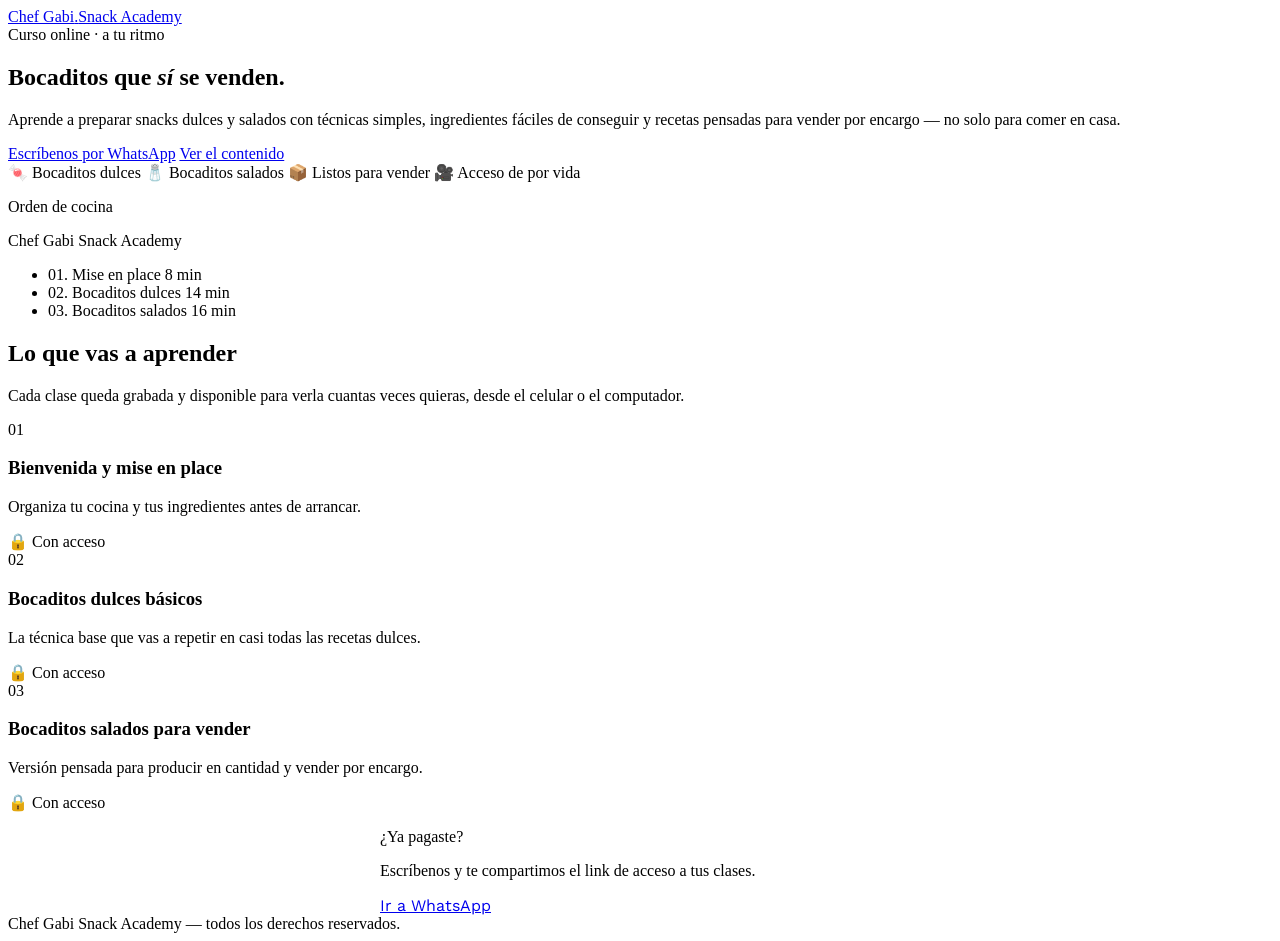
==== index.html @ 0b9647da "Add files via upload" ====
<!DOCTYPE html>
<html lang="es">
<head>
<meta charset="UTF-8">
<meta name="viewport" content="width=device-width, initial-scale=1.0">
<title>Chef Gabi Snack Academy — Bocaditos dulces y salados</title>
<meta name="description" content="Aprende a preparar bocaditos dulces y salados listos para vender, paso a paso, con Chef Gabi.">
<link rel="preconnect" href="https://fonts.googleapis.com">
<link href="https://fonts.googleapis.com/css2?family=Baloo+2:wght@600;700;800&family=Work+Sans:wght@400;500;600&family=Space+Mono:wght@400;700&display=swap" rel="stylesheet">
<link rel="stylesheet" href="../assets-compartidos/reset.css">
<link rel="stylesheet" href="assets/css/estilos.css">
</head>
<body>

<header class="topbar">
  <div class="envoltura">
    <a href="#" class="marca">Chef Gabi<span class="punto">.</span>Snack Academy</a>
  </div>
</header>

<main>
  <section class="hero envoltura">
    <div>
      <span class="eyebrow">Curso online · a tu ritmo</span>
      <h1>Bocaditos que <em>sí</em> se venden.</h1>
      <p class="lead">Aprende a preparar snacks dulces y salados con técnicas simples, ingredientes fáciles de conseguir y recetas pensadas para vender por encargo — no solo para comer en casa.</p>
      <div class="acciones">
        <a href="https://wa.me/" class="boton boton-primario">Escríbenos por WhatsApp</a>
        <a href="#clases" class="boton boton-secundario">Ver el contenido</a>
      </div>
      <div class="tags">
        <span class="tag">🍬 Bocaditos dulces</span>
        <span class="tag">🧂 Bocaditos salados</span>
        <span class="tag">📦 Listos para vender</span>
        <span class="tag">🎥 Acceso de por vida</span>
      </div>
    </div>

    <div class="boleta">
      <p class="titulo-boleta">Orden de cocina</p>
      <p class="sub-boleta">Chef Gabi Snack Academy</p>
      <ul>
        <li><span><span class="num">01.</span> Mise en place</span> <span>8 min</span></li>
        <li><span><span class="num">02.</span> Bocaditos dulces</span> <span>14 min</span></li>
        <li><span><span class="num">03.</span> Bocaditos salados</span> <span>16 min</span></li>
      </ul>
    </div>
  </section>

  <section class="seccion envoltura" id="clases">
    <h2>Lo que vas a aprender</h2>
    <p class="desc">Cada clase queda grabada y disponible para verla cuantas veces quieras, desde el celular o el computador.</p>

    <div class="lista-clases">
      <div class="clase">
        <div class="indice">01</div>
        <div>
          <h3>Bienvenida y mise en place</h3>
          <p>Organiza tu cocina y tus ingredientes antes de arrancar.</p>
        </div>
        <span class="estado bloqueada">🔒 Con acceso</span>
      </div>
      <div class="clase">
        <div class="indice">02</div>
        <div>
          <h3>Bocaditos dulces básicos</h3>
          <p>La técnica base que vas a repetir en casi todas las recetas dulces.</p>
        </div>
        <span class="estado bloqueada">🔒 Con acceso</span>
      </div>
      <div class="clase">
        <div class="indice">03</div>
        <div>
          <h3>Bocaditos salados para vender</h3>
          <p>Versión pensada para producir en cantidad y vender por encargo.</p>
        </div>
        <span class="estado bloqueada">🔒 Con acceso</span>
      </div>
    </div>
  </section>

  <section class="seccion envoltura" style="padding-top:0;">
    <div class="boleta" style="transform:none; max-width:520px; margin:0 auto;">
      <p class="titulo-boleta">¿Ya pagaste?</p>
      <p class="sub-boleta">Escríbenos y te compartimos el link de acceso a tus clases.</p>
      <a href="https://wa.me/" class="boton boton-primario" style="width:100%; justify-content:center; font-family:'Work Sans', sans-serif;">Ir a WhatsApp</a>
    </div>
  </section>
</main>

<footer class="pie">
  <div class="envoltura">Chef Gabi Snack Academy — todos los derechos reservados.</div>
</footer>

</body>
</html>
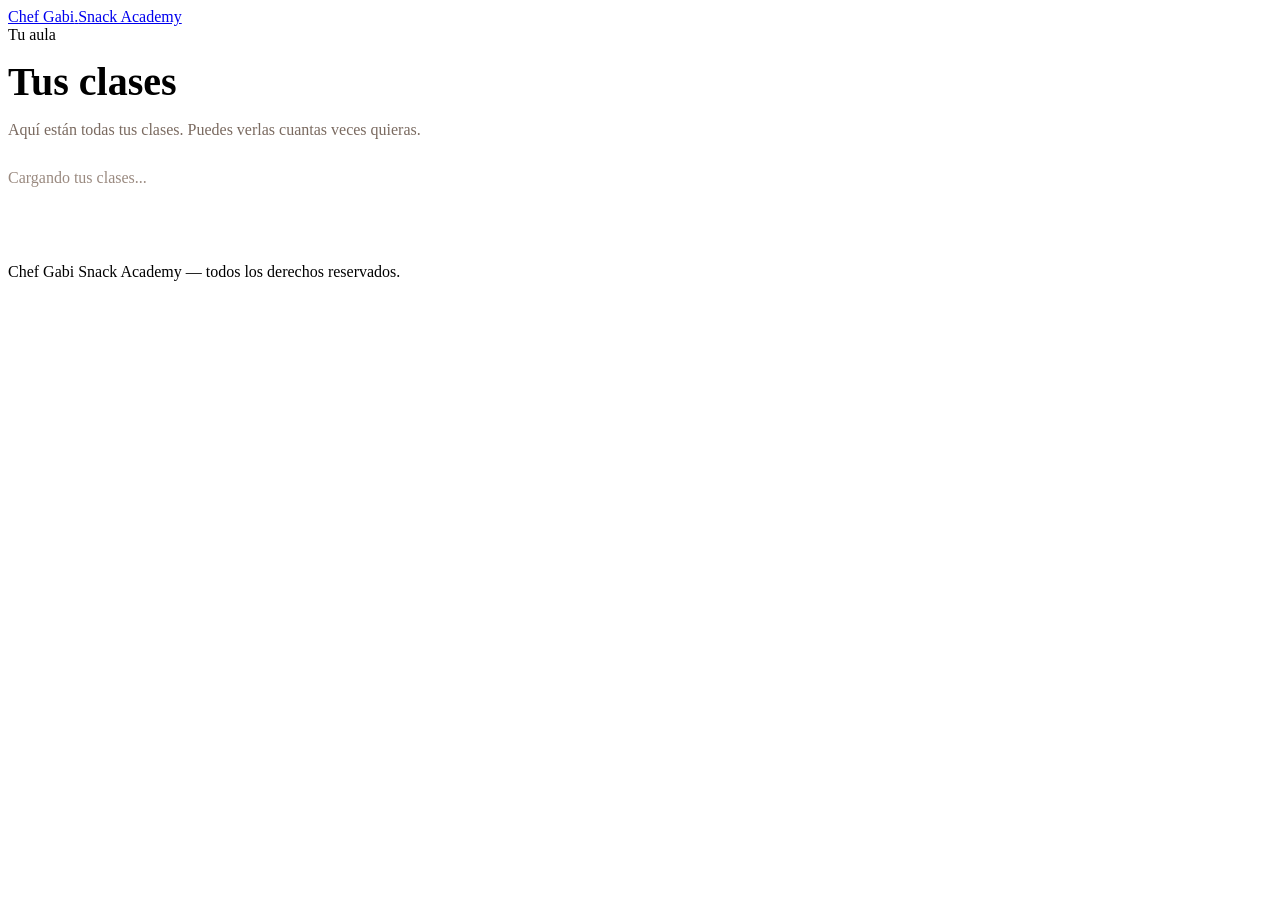
==== commit 888121bb: "Add files via upload" ====
--- a/index.html
+++ b/index.html
@@ -3,94 +3,44 @@
 <head>
 <meta charset="UTF-8">
 <meta name="viewport" content="width=device-width, initial-scale=1.0">
-<title>Chef Gabi Snack Academy — Bocaditos dulces y salados</title>
-<meta name="description" content="Aprende a preparar bocaditos dulces y salados listos para vender, paso a paso, con Chef Gabi.">
+<!-- noindex: esta página no debe aparecer en buscadores -->
+<meta name="robots" content="noindex, nofollow">
+<title>Tus clases — Chef Gabi Snack Academy</title>
 <link rel="preconnect" href="https://fonts.googleapis.com">
 <link href="https://fonts.googleapis.com/css2?family=Baloo+2:wght@600;700;800&family=Work+Sans:wght@400;500;600&family=Space+Mono:wght@400;700&display=swap" rel="stylesheet">
-<link rel="stylesheet" href="../assets-compartidos/reset.css">
-<link rel="stylesheet" href="assets/css/estilos.css">
+<link rel="stylesheet" href="../../assets-compartidos/reset.css">
+<link rel="stylesheet" href="../assets/css/estilos.css">
 </head>
 <body>
 
 <header class="topbar">
   <div class="envoltura">
-    <a href="#" class="marca">Chef Gabi<span class="punto">.</span>Snack Academy</a>
+    <a href="../" class="marca">Chef Gabi<span class="punto">.</span>Snack Academy</a>
   </div>
 </header>
 
-<main>
-  <section class="hero envoltura">
-    <div>
-      <span class="eyebrow">Curso online · a tu ritmo</span>
-      <h1>Bocaditos que <em>sí</em> se venden.</h1>
-      <p class="lead">Aprende a preparar snacks dulces y salados con técnicas simples, ingredientes fáciles de conseguir y recetas pensadas para vender por encargo — no solo para comer en casa.</p>
-      <div class="acciones">
-        <a href="https://wa.me/" class="boton boton-primario">Escríbenos por WhatsApp</a>
-        <a href="#clases" class="boton boton-secundario">Ver el contenido</a>
-      </div>
-      <div class="tags">
-        <span class="tag">🍬 Bocaditos dulces</span>
-        <span class="tag">🧂 Bocaditos salados</span>
-        <span class="tag">📦 Listos para vender</span>
-        <span class="tag">🎥 Acceso de por vida</span>
-      </div>
+<main class="envoltura" style="padding-bottom:60px;">
+  <span class="eyebrow">Tu aula</span>
+  <h1 style="font-family:var(--display); font-size:clamp(28px,4vw,40px); margin:14px 0 6px;">Tus clases</h1>
+  <p style="color:#7a6a60; max-width:60ch; margin-bottom:30px;">Aquí están todas tus clases. Puedes verlas cuantas veces quieras.</p>
+
+  <div class="lista-clases" id="lista-clases">
+    <!-- Se llena dinámicamente con clases.json -->
+    <p style="color:#9a8a80;">Cargando tus clases...</p>
+  </div>
+
+  <div id="reproductor" style="display:none; margin-top:40px;">
+    <h2 id="titulo-reproductor" style="font-family:var(--display); font-size:22px; margin-bottom:14px;"></h2>
+    <div class="video-envoltura">
+      <iframe id="iframe-video" src="" allow="autoplay" allowfullscreen></iframe>
     </div>
-
-    <div class="boleta">
-      <p class="titulo-boleta">Orden de cocina</p>
-      <p class="sub-boleta">Chef Gabi Snack Academy</p>
-      <ul>
-        <li><span><span class="num">01.</span> Mise en place</span> <span>8 min</span></li>
-        <li><span><span class="num">02.</span> Bocaditos dulces</span> <span>14 min</span></li>
-        <li><span><span class="num">03.</span> Bocaditos salados</span> <span>16 min</span></li>
-      </ul>
-    </div>
-  </section>
-
-  <section class="seccion envoltura" id="clases">
-    <h2>Lo que vas a aprender</h2>
-    <p class="desc">Cada clase queda grabada y disponible para verla cuantas veces quieras, desde el celular o el computador.</p>
-
-    <div class="lista-clases">
-      <div class="clase">
-        <div class="indice">01</div>
-        <div>
-          <h3>Bienvenida y mise en place</h3>
-          <p>Organiza tu cocina y tus ingredientes antes de arrancar.</p>
-        </div>
-        <span class="estado bloqueada">🔒 Con acceso</span>
-      </div>
-      <div class="clase">
-        <div class="indice">02</div>
-        <div>
-          <h3>Bocaditos dulces básicos</h3>
-          <p>La técnica base que vas a repetir en casi todas las recetas dulces.</p>
-        </div>
-        <span class="estado bloqueada">🔒 Con acceso</span>
-      </div>
-      <div class="clase">
-        <div class="indice">03</div>
-        <div>
-          <h3>Bocaditos salados para vender</h3>
-          <p>Versión pensada para producir en cantidad y vender por encargo.</p>
-        </div>
-        <span class="estado bloqueada">🔒 Con acceso</span>
-      </div>
-    </div>
-  </section>
-
-  <section class="seccion envoltura" style="padding-top:0;">
-    <div class="boleta" style="transform:none; max-width:520px; margin:0 auto;">
-      <p class="titulo-boleta">¿Ya pagaste?</p>
-      <p class="sub-boleta">Escríbenos y te compartimos el link de acceso a tus clases.</p>
-      <a href="https://wa.me/" class="boton boton-primario" style="width:100%; justify-content:center; font-family:'Work Sans', sans-serif;">Ir a WhatsApp</a>
-    </div>
-  </section>
+  </div>
 </main>
 
 <footer class="pie">
   <div class="envoltura">Chef Gabi Snack Academy — todos los derechos reservados.</div>
 </footer>
 
+<script src="../assets/js/aula.js"></script>
 </body>
 </html>
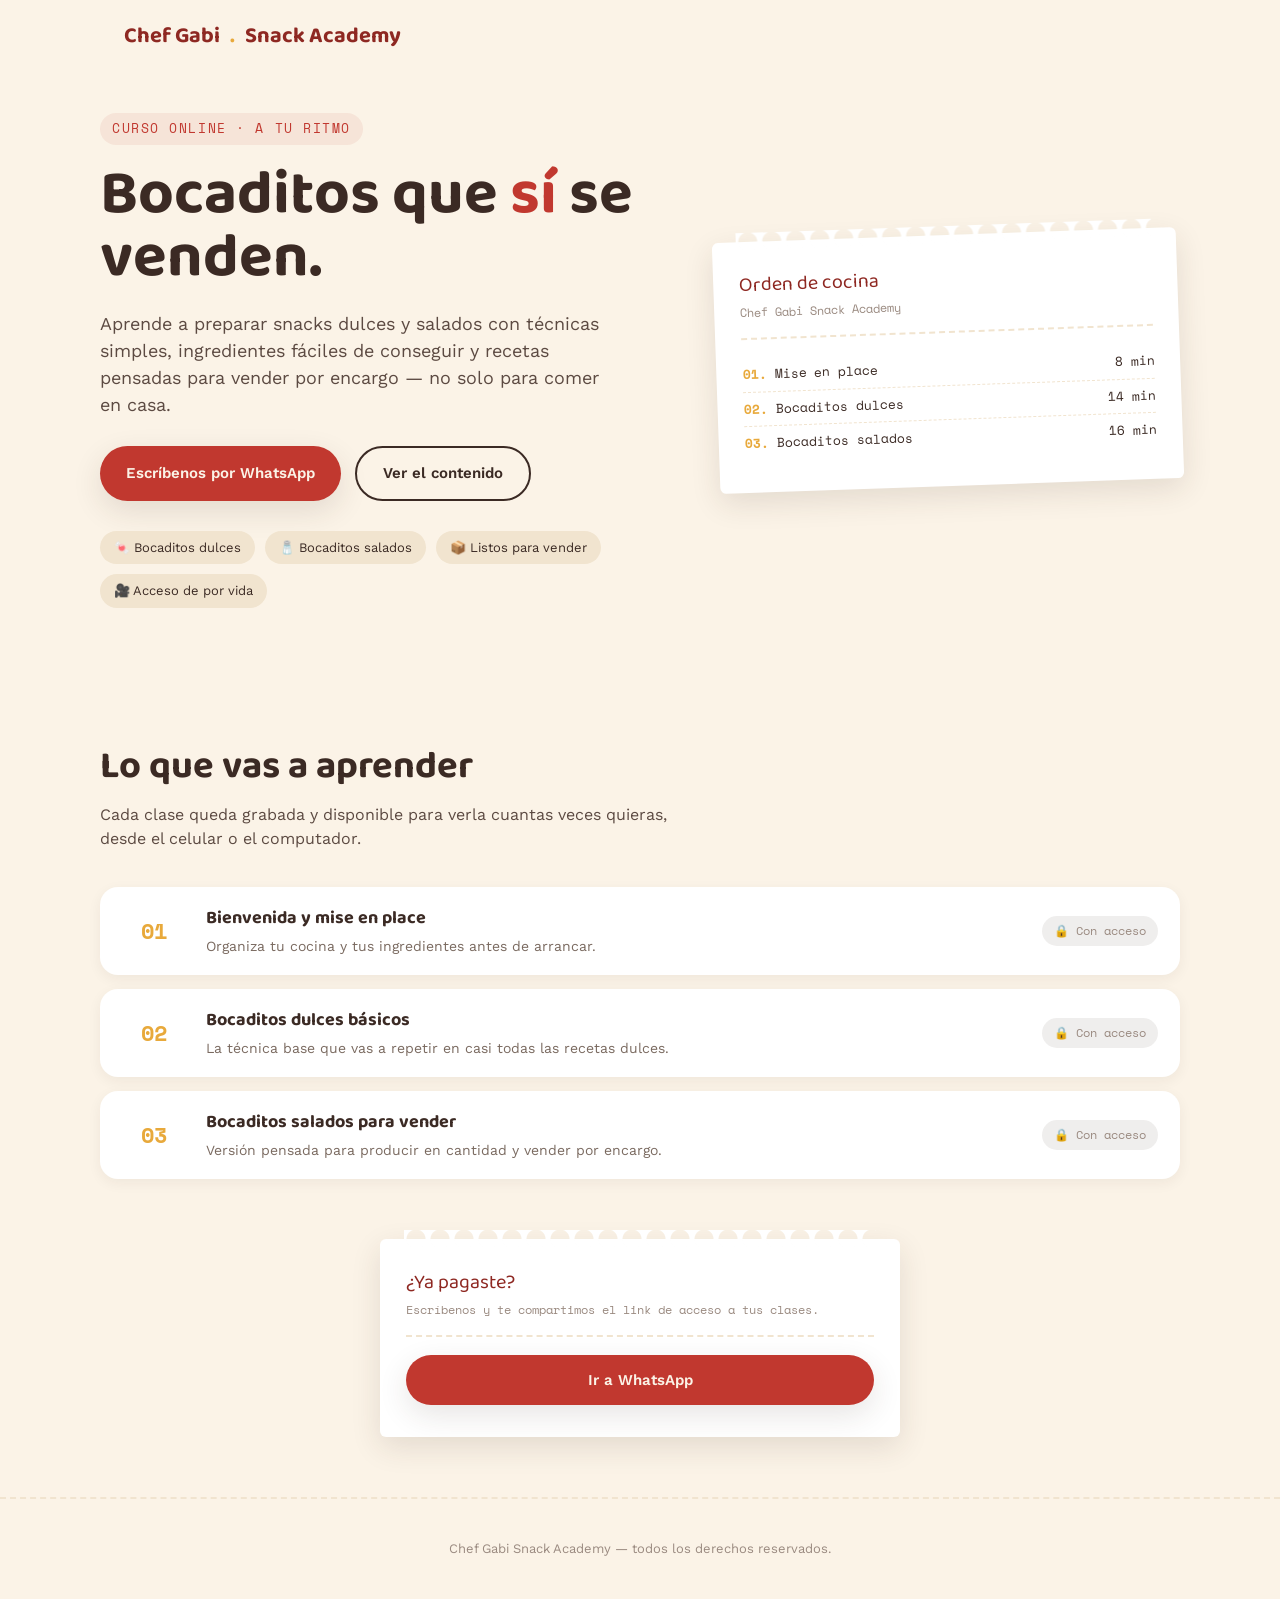
==== commit d84678eb: "Add files via upload" ====
--- a/index.html
+++ b/index.html
@@ -3,44 +3,93 @@
 <head>
 <meta charset="UTF-8">
 <meta name="viewport" content="width=device-width, initial-scale=1.0">
-<!-- noindex: esta página no debe aparecer en buscadores -->
-<meta name="robots" content="noindex, nofollow">
-<title>Tus clases — Chef Gabi Snack Academy</title>
+<title>Chef Gabi Snack Academy — Bocaditos dulces y salados</title>
+<meta name="description" content="Aprende a preparar bocaditos dulces y salados listos para vender, paso a paso, con Chef Gabi.">
 <link rel="preconnect" href="https://fonts.googleapis.com">
 <link href="https://fonts.googleapis.com/css2?family=Baloo+2:wght@600;700;800&family=Work+Sans:wght@400;500;600&family=Space+Mono:wght@400;700&display=swap" rel="stylesheet">
-<link rel="stylesheet" href="../../assets-compartidos/reset.css">
-<link rel="stylesheet" href="../assets/css/estilos.css">
+<link rel="stylesheet" href="estilos.css">
 </head>
 <body>
 
 <header class="topbar">
   <div class="envoltura">
-    <a href="../" class="marca">Chef Gabi<span class="punto">.</span>Snack Academy</a>
+    <a href="#" class="marca">Chef Gabi<span class="punto">.</span>Snack Academy</a>
   </div>
 </header>
 
-<main class="envoltura" style="padding-bottom:60px;">
-  <span class="eyebrow">Tu aula</span>
-  <h1 style="font-family:var(--display); font-size:clamp(28px,4vw,40px); margin:14px 0 6px;">Tus clases</h1>
-  <p style="color:#7a6a60; max-width:60ch; margin-bottom:30px;">Aquí están todas tus clases. Puedes verlas cuantas veces quieras.</p>
+<main>
+  <section class="hero envoltura">
+    <div>
+      <span class="eyebrow">Curso online · a tu ritmo</span>
+      <h1>Bocaditos que <em>sí</em> se venden.</h1>
+      <p class="lead">Aprende a preparar snacks dulces y salados con técnicas simples, ingredientes fáciles de conseguir y recetas pensadas para vender por encargo — no solo para comer en casa.</p>
+      <div class="acciones">
+        <a href="https://wa.me/" class="boton boton-primario">Escríbenos por WhatsApp</a>
+        <a href="#clases" class="boton boton-secundario">Ver el contenido</a>
+      </div>
+      <div class="tags">
+        <span class="tag">🍬 Bocaditos dulces</span>
+        <span class="tag">🧂 Bocaditos salados</span>
+        <span class="tag">📦 Listos para vender</span>
+        <span class="tag">🎥 Acceso de por vida</span>
+      </div>
+    </div>
 
-  <div class="lista-clases" id="lista-clases">
-    <!-- Se llena dinámicamente con clases.json -->
-    <p style="color:#9a8a80;">Cargando tus clases...</p>
-  </div>
+    <div class="boleta">
+      <p class="titulo-boleta">Orden de cocina</p>
+      <p class="sub-boleta">Chef Gabi Snack Academy</p>
+      <ul>
+        <li><span><span class="num">01.</span> Mise en place</span> <span>8 min</span></li>
+        <li><span><span class="num">02.</span> Bocaditos dulces</span> <span>14 min</span></li>
+        <li><span><span class="num">03.</span> Bocaditos salados</span> <span>16 min</span></li>
+      </ul>
+    </div>
+  </section>
 
-  <div id="reproductor" style="display:none; margin-top:40px;">
-    <h2 id="titulo-reproductor" style="font-family:var(--display); font-size:22px; margin-bottom:14px;"></h2>
-    <div class="video-envoltura">
-      <iframe id="iframe-video" src="" allow="autoplay" allowfullscreen></iframe>
+  <section class="seccion envoltura" id="clases">
+    <h2>Lo que vas a aprender</h2>
+    <p class="desc">Cada clase queda grabada y disponible para verla cuantas veces quieras, desde el celular o el computador.</p>
+
+    <div class="lista-clases">
+      <div class="clase">
+        <div class="indice">01</div>
+        <div>
+          <h3>Bienvenida y mise en place</h3>
+          <p>Organiza tu cocina y tus ingredientes antes de arrancar.</p>
+        </div>
+        <span class="estado bloqueada">🔒 Con acceso</span>
+      </div>
+      <div class="clase">
+        <div class="indice">02</div>
+        <div>
+          <h3>Bocaditos dulces básicos</h3>
+          <p>La técnica base que vas a repetir en casi todas las recetas dulces.</p>
+        </div>
+        <span class="estado bloqueada">🔒 Con acceso</span>
+      </div>
+      <div class="clase">
+        <div class="indice">03</div>
+        <div>
+          <h3>Bocaditos salados para vender</h3>
+          <p>Versión pensada para producir en cantidad y vender por encargo.</p>
+        </div>
+        <span class="estado bloqueada">🔒 Con acceso</span>
+      </div>
     </div>
-  </div>
+  </section>
+
+  <section class="seccion envoltura" style="padding-top:0;">
+    <div class="boleta" style="transform:none; max-width:520px; margin:0 auto;">
+      <p class="titulo-boleta">¿Ya pagaste?</p>
+      <p class="sub-boleta">Escríbenos y te compartimos el link de acceso a tus clases.</p>
+      <a href="https://wa.me/" class="boton boton-primario" style="width:100%; justify-content:center; font-family:'Work Sans', sans-serif;">Ir a WhatsApp</a>
+    </div>
+  </section>
 </main>
 
 <footer class="pie">
   <div class="envoltura">Chef Gabi Snack Academy — todos los derechos reservados.</div>
 </footer>
 
-<script src="../assets/js/aula.js"></script>
 </body>
 </html>
--- a/estilos.css
+++ b/estilos.css
@@ -0,0 +1,310 @@
+/* Reset mínimo compartido por todos los productos del portafolio */
+* { margin: 0; padding: 0; box-sizing: border-box; }
+img, svg { display: block; max-width: 100%; }
+h1, h2, h3, h4, p, ul { margin: 0; }
+button { font: inherit; }
+/* ============================================================
+   CHEF GABI SNACK ACADEMY — sistema de diseño
+   Paleta: "boleta de cocina" — cereza, mostaza, cacao, crema, salvia
+   ============================================================ */
+
+:root {
+  --crema: #FBF3E7;
+  --crema-osc: #F1E4CF;
+  --cereza: #C1382F;
+  --cereza-osc: #8E2822;
+  --mostaza: #E8A93B;
+  --cacao: #3B2A24;
+  --salvia: #7C9473;
+
+  --display: 'Baloo 2', system-ui, sans-serif;
+  --body: 'Work Sans', system-ui, sans-serif;
+  --mono: 'Space Mono', monospace;
+
+  --radio: 18px;
+  --sombra: 0 10px 30px rgba(59, 42, 36, 0.12);
+}
+
+* { box-sizing: border-box; }
+
+html { scroll-behavior: smooth; }
+
+@media (prefers-reduced-motion: reduce) {
+  html { scroll-behavior: auto; }
+  * { animation-duration: 0.01ms !important; animation-iteration-count: 1 !important; transition-duration: 0.01ms !important; }
+}
+
+body {
+  margin: 0;
+  background: var(--crema);
+  color: var(--cacao);
+  font-family: var(--body);
+  line-height: 1.5;
+  -webkit-font-smoothing: antialiased;
+}
+
+a { color: inherit; }
+
+:focus-visible {
+  outline: 3px solid var(--salvia);
+  outline-offset: 3px;
+}
+
+.envoltura {
+  max-width: 1080px;
+  margin: 0 auto;
+  padding: 0 24px;
+}
+
+/* ---------- Encabezado ---------- */
+.topbar {
+  padding: 20px 0;
+}
+
+.marca {
+  display: flex;
+  align-items: center;
+  gap: 10px;
+  font-family: var(--display);
+  font-size: 22px;
+  font-weight: 700;
+  color: var(--cereza-osc);
+  text-decoration: none;
+}
+
+.marca span.punto {
+  color: var(--mostaza);
+}
+
+/* ---------- Hero: boleta de cocina ---------- */
+.hero {
+  padding: 40px 0 70px;
+  display: grid;
+  grid-template-columns: 1.1fr 0.9fr;
+  gap: 48px;
+  align-items: center;
+}
+
+@media (max-width: 860px) {
+  .hero { grid-template-columns: 1fr; padding-bottom: 40px; }
+}
+
+.eyebrow {
+  font-family: var(--mono);
+  font-size: 13px;
+  letter-spacing: 0.12em;
+  text-transform: uppercase;
+  color: var(--cereza);
+  background: rgba(193, 56, 47, 0.08);
+  display: inline-block;
+  padding: 6px 12px;
+  border-radius: 999px;
+  margin-bottom: 18px;
+}
+
+.hero h1 {
+  font-family: var(--display);
+  font-size: clamp(38px, 5.5vw, 62px);
+  line-height: 1.03;
+  margin: 0 0 20px;
+  color: var(--cacao);
+}
+
+.hero h1 em {
+  font-style: normal;
+  color: var(--cereza);
+  position: relative;
+}
+
+.hero p.lead {
+  font-size: 18px;
+  max-width: 46ch;
+  color: #5c4a42;
+  margin: 0 0 28px;
+}
+
+.acciones { display: flex; gap: 14px; flex-wrap: wrap; }
+
+.boton {
+  font-family: var(--body);
+  font-weight: 600;
+  font-size: 15px;
+  padding: 14px 26px;
+  border-radius: 999px;
+  border: none;
+  cursor: pointer;
+  text-decoration: none;
+  display: inline-flex;
+  align-items: center;
+  gap: 8px;
+  transition: transform 0.15s ease, box-shadow 0.15s ease;
+}
+
+.boton:hover { transform: translateY(-2px); }
+
+.boton-primario {
+  background: var(--cereza);
+  color: var(--crema);
+  box-shadow: var(--sombra);
+}
+
+.boton-primario:hover { background: var(--cereza-osc); }
+
+.boton-secundario {
+  background: transparent;
+  color: var(--cacao);
+  border: 2px solid var(--cacao);
+}
+
+/* ---------- Boleta / ticket visual (elemento firma) ---------- */
+.boleta {
+  background: #fff;
+  border-radius: 6px;
+  box-shadow: var(--sombra);
+  padding: 28px 26px 32px;
+  position: relative;
+  transform: rotate(-2deg);
+  font-family: var(--mono);
+}
+
+.boleta::before {
+  content: "";
+  position: absolute;
+  top: -9px; left: 24px; right: 24px;
+  height: 18px;
+  background:
+    radial-gradient(circle at 12px 9px, transparent 9px, #fff 10px) repeat-x;
+  background-size: 24px 18px;
+}
+
+.boleta .titulo-boleta {
+  font-family: var(--display);
+  font-size: 20px;
+  color: var(--cereza-osc);
+  margin: 0 0 4px;
+}
+
+.boleta .sub-boleta {
+  font-size: 12px;
+  color: #9a8a80;
+  margin: 0 0 18px;
+  border-bottom: 2px dashed var(--crema-osc);
+  padding-bottom: 16px;
+}
+
+.boleta ul { list-style: none; padding: 0; margin: 0; }
+
+.boleta li {
+  display: flex;
+  justify-content: space-between;
+  font-size: 13px;
+  padding: 7px 0;
+  border-bottom: 1px dashed var(--crema-osc);
+}
+
+.boleta li:last-child { border-bottom: none; }
+
+.boleta .num { color: var(--mostaza); font-weight: 700; }
+
+/* ---------- Ingredientes / tags ---------- */
+.tags {
+  display: flex;
+  flex-wrap: wrap;
+  gap: 10px;
+  margin: 30px 0 0;
+}
+
+.tag {
+  font-size: 13px;
+  padding: 7px 14px;
+  border-radius: 999px;
+  background: var(--crema-osc);
+  color: var(--cacao);
+}
+
+/* ---------- Índice de clases (numerado, sí es secuencia real) ---------- */
+.seccion { padding: 60px 0; }
+
+.seccion h2 {
+  font-family: var(--display);
+  font-size: clamp(28px, 4vw, 38px);
+  margin: 0 0 8px;
+}
+
+.seccion .desc {
+  color: #5c4a42;
+  max-width: 60ch;
+  margin: 0 0 36px;
+}
+
+.lista-clases {
+  display: grid;
+  gap: 14px;
+}
+
+.clase {
+  display: grid;
+  grid-template-columns: 64px 1fr auto;
+  align-items: center;
+  gap: 20px;
+  background: #fff;
+  border-radius: var(--radio);
+  padding: 18px 22px;
+  box-shadow: 0 4px 14px rgba(59, 42, 36, 0.06);
+}
+
+.clase .indice {
+  font-family: var(--mono);
+  font-size: 22px;
+  font-weight: 700;
+  color: var(--mostaza);
+  text-align: center;
+}
+
+.clase h3 {
+  font-family: var(--display);
+  font-size: 18px;
+  margin: 0 0 4px;
+}
+
+.clase p {
+  margin: 0;
+  font-size: 14px;
+  color: #7a6a60;
+}
+
+.clase .estado {
+  font-family: var(--mono);
+  font-size: 12px;
+  padding: 6px 12px;
+  border-radius: 999px;
+  white-space: nowrap;
+}
+
+.estado.disponible { background: rgba(124, 148, 115, 0.15); color: var(--salvia); }
+.estado.bloqueada { background: rgba(59, 42, 36, 0.08); color: #9a8a80; }
+
+/* ---------- Reproductor de clase (página de acceso) ---------- */
+.video-envoltura {
+  position: relative;
+  padding-top: 56.25%;
+  border-radius: var(--radio);
+  overflow: hidden;
+  background: var(--cacao);
+  box-shadow: var(--sombra);
+}
+
+.video-envoltura iframe {
+  position: absolute; inset: 0;
+  width: 100%; height: 100%;
+  border: 0;
+}
+
+/* ---------- Footer ---------- */
+.pie {
+  padding: 40px 0;
+  border-top: 2px dashed var(--crema-osc);
+  color: #9a8a80;
+  font-size: 13px;
+  text-align: center;
+}
